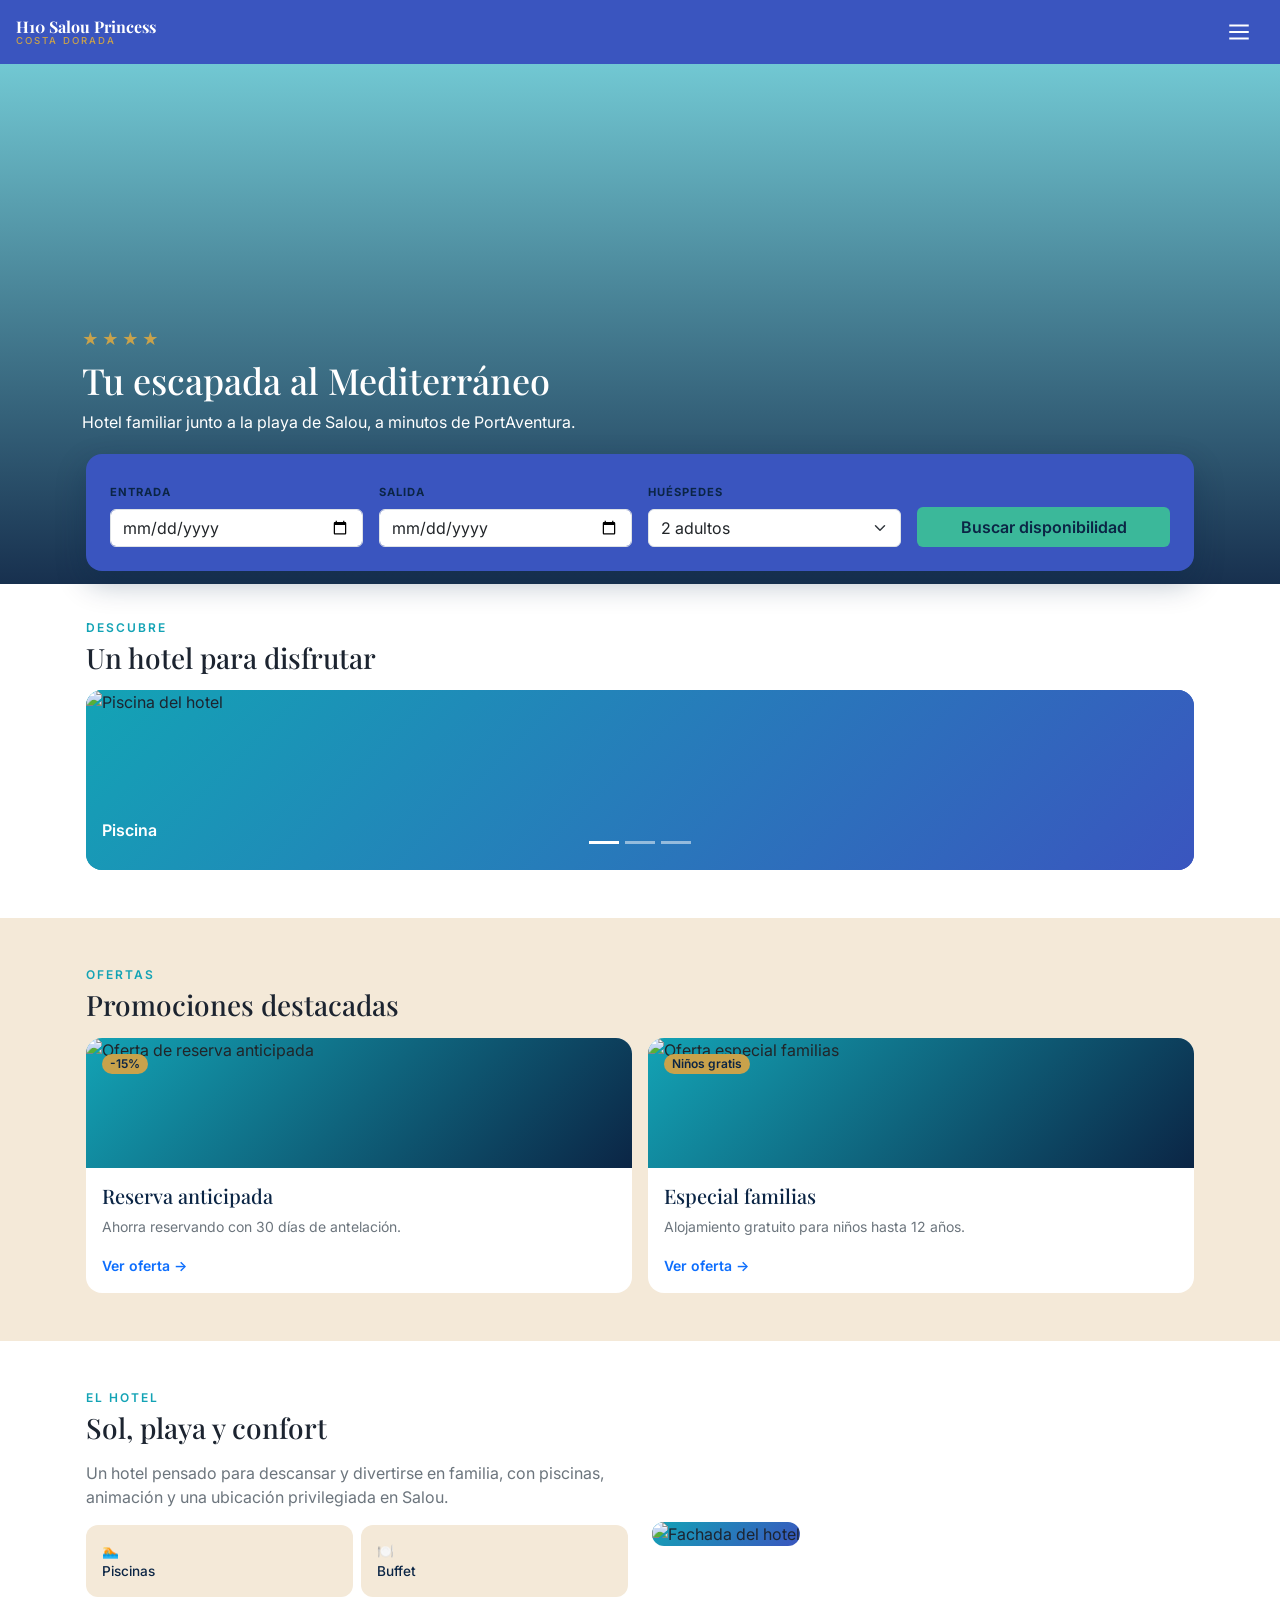
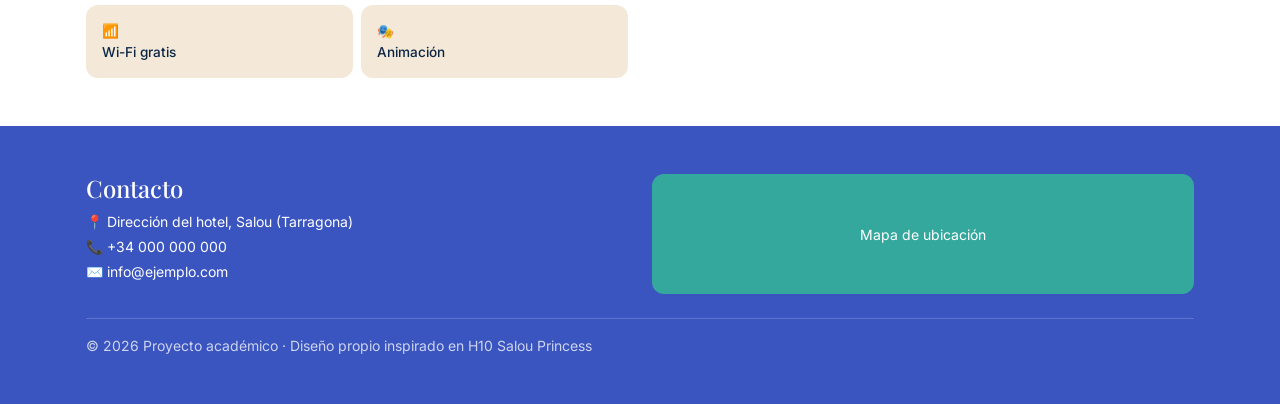
==== index.html @ 55c165d8 "Web H10 Salou Princess" ====
<!DOCTYPE html>
<html lang="es">
<head>
  <meta charset="UTF-8">
  <meta name="viewport" content="width=device-width, initial-scale=1">
  <title>H10 Salou Princess · Inicio</title>
  <link href="https://cdn.jsdelivr.net/npm/bootstrap@5.3.3/dist/css/bootstrap.min.css" rel="stylesheet">
  <link href="https://fonts.googleapis.com/css2?family=Playfair+Display:wght@500;700&family=Inter:wght@400;500;600&display=swap" rel="stylesheet">
  <link rel="stylesheet" href="style.css">
</head>
<body>

  <!-- Navbar con menú desplegable (Collapse de Bootstrap) -->
  <header class="position-relative">
    <nav class="navbar navbar-h10 px-3">
      <a class="logo" href="index.html">H10 Salou Princess<small>COSTA DORADA</small></a>
      <button class="navbar-toggler border-0 shadow-none" type="button" data-bs-toggle="collapse" data-bs-target="#menu" aria-controls="menu" aria-expanded="false" aria-label="Abrir menú">
        <svg width="26" height="26" viewBox="0 0 24 24" stroke="#fff" stroke-width="2" fill="none"><path d="M3 6h18M3 12h18M3 18h18"/></svg>
      </button>
    </nav>
    <div id="menu" class="collapse menu-panel rounded-1 p-3">
      <button class="btn-close btn-close-white float-end shadow-none" data-bs-toggle="collapse" data-bs-target="#menu" aria-label="Cerrar menú"></button>
      <ul class="list-unstyled mb-0 pt-2">
        <li class="py-1"><a href="#buscador">Reservar</a></li>
        <li class="py-1"><a href="rooms.html">Descubre</a></li>
        <li class="py-1"><a href="#ofertas">Ofertas</a></li>
        <li class="py-1"><a href="#hotel">El hotel</a></li>
        <li class="py-1"><a href="#contacto">Contacto</a></li>
      </ul>
    </div>
  </header>

  <main>
    <!-- Hero (la imagen de fondo se pone en style.css, regla .hero) -->
    <section class="hero d-flex flex-column justify-content-end px-3">
      <div class="container">
        <div class="stars">★★★★</div>
        <h1 class="my-2">Tu escapada al Mediterráneo</h1>
        <p class="mb-0">Hotel familiar junto a la playa de Salou, a minutos de PortAventura.</p>
      </div>
    </section>

    <!-- Buscador rápido: apilado en móvil, en fila desde lg -->
    <section id="buscador" class="container px-3">
      <form class="search-card p-3 p-lg-4" action="available-rooms.html">
        <div class="row g-2 g-lg-3 align-items-end">
          <div class="col-6 col-lg-3">
            <label for="entrada" class="form-label">Entrada</label>
            <input type="date" class="form-control" id="entrada" required>
          </div>
          <div class="col-6 col-lg-3">
            <label for="salida" class="form-label">Salida</label>
            <input type="date" class="form-control" id="salida" required>
          </div>
          <div class="col-12 col-lg-3">
            <label for="huespedes" class="form-label">Huéspedes</label>
            <select class="form-select" id="huespedes">
              <option>2 adultos</option>
              <option>2 adultos + 1 niño</option>
              <option>2 adultos + 2 niños</option>
            </select>
          </div>
          <div class="col-12 col-lg-3">
            <button type="submit" class="btn btn-h10 w-100 py-2">Buscar disponibilidad</button>
          </div>
        </div>
      </form>
    </section>

    <!-- Carrusel -->
    <section class="container px-3 py-5">
      <p class="eyebrow mb-1">Descubre</p>
      <h2 class="h3 mb-3">Un hotel para disfrutar</h2>
      <div id="galeria" class="carousel slide" data-bs-ride="carousel">
        <div class="carousel-indicators">
          <button type="button" data-bs-target="#galeria" data-bs-slide-to="0" class="active" aria-label="Piscina"></button>
          <button type="button" data-bs-target="#galeria" data-bs-slide-to="1" aria-label="Playa"></button>
          <button type="button" data-bs-target="#galeria" data-bs-slide-to="2" aria-label="Restaurante"></button>
        </div>
        <div class="carousel-inner">
          <div class="carousel-item active">
            <img src="https://media-cdn.tripadvisor.com/media/photo-s/0f/d5/90/31/piscina-con-cascada.jpg" class="slide d-block w-100 object-fit-cover" alt="Piscina del hotel">
            <div class="carousel-caption">Piscina</div>
          </div>
          <div class="carousel-item">
            <img src="https://www.litoral.es/guia-de-vacaciones/wp-content/uploads/2016/10/Cala-Crancs-en-salou.jpg" class="slide d-block w-100 object-fit-cover" alt="Playa de Salou">
            <div class="carousel-caption">Playa a 2 minutos</div>
          </div>
          <div class="carousel-item">
            <img src="https://pro-static.h10hotels.com/gallery/T3D3/01_HDBlancafortBuffetRestaurant1.jpg" class="slide d-block w-100 object-fit-cover" alt="Restaurante buffet">
            <div class="carousel-caption">Restaurante buffet</div>
          </div>
        </div>
      </div>
    </section>

    <!-- Ofertas: 1 columna en móvil, 2 desde md -->
    <section id="ofertas" class="offers py-5">
      <div class="container px-3">
        <p class="eyebrow mb-1">Ofertas</p>
        <h2 class="h3 mb-3">Promociones destacadas</h2>
        <div class="row g-3">
          <div class="col-12 col-md-6">
            <article class="card border-0 rounded-4 overflow-hidden h-100">
              <div class="position-relative">
                <img src="https://encrypted-tbn0.gstatic.com/images?q=tbn:ANd9GcRR8SukV5tMFvbRRSvUG5wQKi7Ca8TwBD0Sog5h_Z_p0q_1pN3L3ulm3tY&s=10" class="offer-img w-100 object-fit-cover d-block" alt="Oferta de reserva anticipada">
                <span class="badge tag-gold position-absolute top-0 start-0 m-3 rounded-pill">-15%</span>
              </div>
              <div class="card-body">
                <h3 class="h5" style="color:var(--h10-navy)">Reserva anticipada</h3>
                <p class="text-secondary small">Ahorra reservando con 30 días de antelación.</p>
                <a href="rooms.html" class="fw-semibold small text-decoration-none">Ver oferta →</a>
              </div>
            </article>
          </div>
          <div class="col-12 col-md-6">
            <article class="card border-0 rounded-4 overflow-hidden h-100">
              <div class="position-relative">
                <img src="https://encrypted-tbn0.gstatic.com/images?q=tbn:ANd9GcQ0oENhRzgUP66tD4V3JGZaThAediNPeFwBBnVpGc-RvBsVv9q5GGwHma79&s=10" class="offer-img w-100 object-fit-cover d-block" alt="Oferta especial familias">
                <span class="badge tag-gold position-absolute top-0 start-0 m-3 rounded-pill">Niños gratis</span>
              </div>
              <div class="card-body">
                <h3 class="h5" style="color:var(--h10-navy)">Especial familias</h3>
                <p class="text-secondary small">Alojamiento gratuito para niños hasta 12 años.</p>
                <a href="rooms.html" class="fw-semibold small text-decoration-none">Ver oferta →</a>
              </div>
            </article>
          </div>
        </div>
      </div>
    </section>

    <!-- El hotel: imagen y texto lado a lado desde md -->
    <section id="hotel" class="container px-3 py-5">
      <div class="row g-4 align-items-center">
        <div class="col-12 col-md-6">
          <p class="eyebrow mb-1">El hotel</p>
          <h2 class="h3 mb-3">Sol, playa y confort</h2>
          <img src="https://pro-static.h10hotels.com/gallery/T4D3/01_HSAHotelPool1.jpg" class="photo d-block d-md-none mb-3 w-100 object-fit-cover" alt="Fachada del hotel">
          <p class="text-secondary">Un hotel pensado para descansar y divertirse en familia, con piscinas, animación y una ubicación privilegiada en Salou.</p>
          <div class="row g-2">
            <div class="col-6"><div class="service p-3">🏊<br>Piscinas</div></div>
            <div class="col-6"><div class="service p-3">🍽️<br>Buffet</div></div>
            <div class="col-6"><div class="service p-3">📶<br>Wi-Fi gratis</div></div>
            <div class="col-6"><div class="service p-3">🎭<br>Animación</div></div>
          </div>
        </div>
        <div class="col-md-6 d-none d-md-block">
          <img src="https://pro-static.h10hotels.com/gallery/T4D3/01_HSAHotelPool1.jpgw" class="photo w-100 object-fit-cover" style="height:340px" alt="Fachada del hotel">
        </div>
      </div>
    </section>
  </main>

  <!-- Contacto + Footer -->
  <footer id="contacto" class="footer-h10 py-5">
    <div class="container px-3">
      <div class="row g-4">
        <div class="col-12 col-md-6">
          <h2 class="h4 text-white">Contacto</h2>
          <p class="mb-1 small">📍 Dirección del hotel, Salou (Tarragona)</p>
          <p class="mb-1 small">📞 +34 000 000 000</p>
          <p class="mb-0 small">✉️ info@ejemplo.com</p>
        </div>
        <div class="col-12 col-md-6">
          <div class="map d-flex align-items-center justify-content-center small">Mapa de ubicación</div>
        </div>
      </div>
      <p class="border-top border-light border-opacity-25 mt-4 pt-3 mb-0 small opacity-75">© 2026 Proyecto académico · Diseño propio inspirado en H10 Salou Princess</p>
    </div>
  </footer>

  <script src="https://cdn.jsdelivr.net/npm/bootstrap@5.3.3/dist/js/bootstrap.bundle.min.js"></script>
</body>
</html>
---- style.css ----
/* ===== Tokens (colores aproximados del Figma, ajusta con tus HEX) ===== */
:root {
  --h10-blue: #3A55BF;   /* navbar, buscador, footer */
  --h10-green: #3BB89A;  /* botón principal */
  --h10-gold: #C9A24B;   /* estrellas, etiquetas */
  --h10-navy: #0B2545;   /* títulos */
  --h10-sand: #F4E9D8;   /* fondo ofertas */
  --h10-menu: #135F70;   /* panel del menú */
  --font-title: 'Playfair Display', Georgia, serif;
  --font-body: 'Inter', Arial, sans-serif;
}

body { font-family: var(--font-body); color: #1C2430; }
h1, h2, h3, .logo { font-family: var(--font-title); }
h2 { color: var(--h10-navy); }
.eyebrow { font-size: .75rem; letter-spacing: 2px; text-transform: uppercase; font-weight: 600; color: #13A3B5; }

/* Navbar */
.navbar-h10 { background: var(--h10-blue); height: 64px; }
.logo { font-weight: 700; line-height: 1.1; color: #fff; text-decoration: none; }
.logo small { display: block; font: 500 .6rem var(--font-body); letter-spacing: 2px; color: var(--h10-gold); }
.menu-panel { position: absolute; top: 12px; right: 12px; z-index: 1030; width: 190px; background: var(--h10-menu); }
.menu-panel a { color: #fff; text-decoration: none; }

/* Hero */
.hero { min-height: 520px; padding-bottom: 150px; color: #fff;
  background: linear-gradient(180deg, rgba(19,163,181,.6), rgba(11,37,69,.95)); } /* sustituir por foto */
.hero .stars { color: var(--h10-gold); letter-spacing: 3px; }
.hero h1 { font-size: 2.25rem; }

/* Buscador flotante sobre el hero */
.search-card { margin-top: -130px; position: relative; background: var(--h10-blue); border-radius: 16px; box-shadow: 0 12px 30px rgba(11,37,69,.3); }
.search-card label { font-size: .7rem; letter-spacing: 1px; text-transform: uppercase; font-weight: 700; color: var(--h10-navy); }
.btn-h10 { background: var(--h10-green); color: var(--h10-navy); font-weight: 600; border: 0; }
.btn-h10:hover { background: #31a085; color: var(--h10-navy); }

/* Carrusel */
.slide { height: 180px; border-radius: 16px; background: linear-gradient(135deg, #13A3B5, #3A55BF); }
.carousel-caption { left: 1rem; right: auto; bottom: .5rem; text-align: left; font-weight: 600; }

/* Ofertas */
.offers { background: var(--h10-sand); }
.offer-img { height: 130px; background: linear-gradient(135deg, #13A3B5, var(--h10-navy)); }
.tag-gold { background: var(--h10-gold); color: var(--h10-navy); font-weight: 600; }

/* El hotel */
.photo { height: 200px; border-radius: 16px; background: linear-gradient(135deg, #13A3B5, var(--h10-blue)); }
.service { background: var(--h10-sand); border-radius: 12px; font-size: .85rem; font-weight: 500; color: var(--h10-navy); }

/* Footer */
.footer-h10 { background: var(--h10-blue); color: #fff; }
.map { height: 120px; border-radius: 12px; background: #35A89E; }
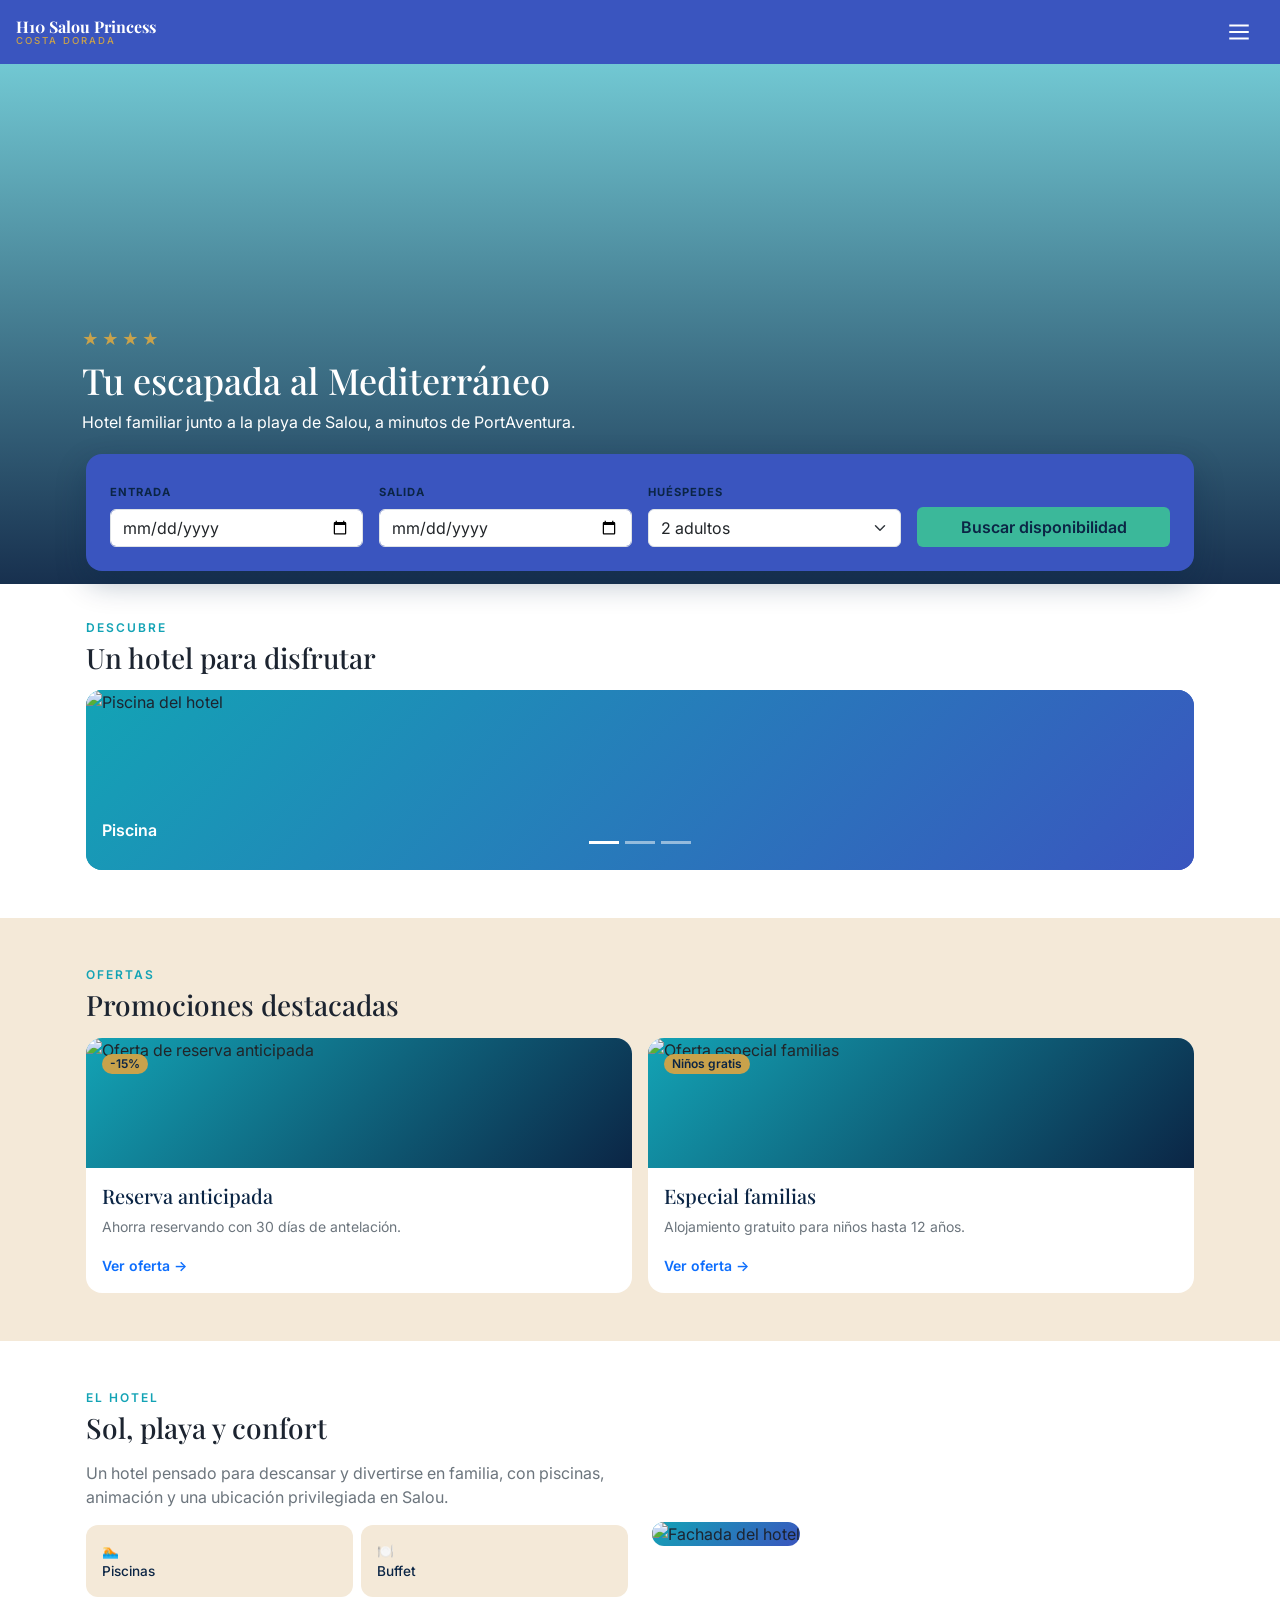
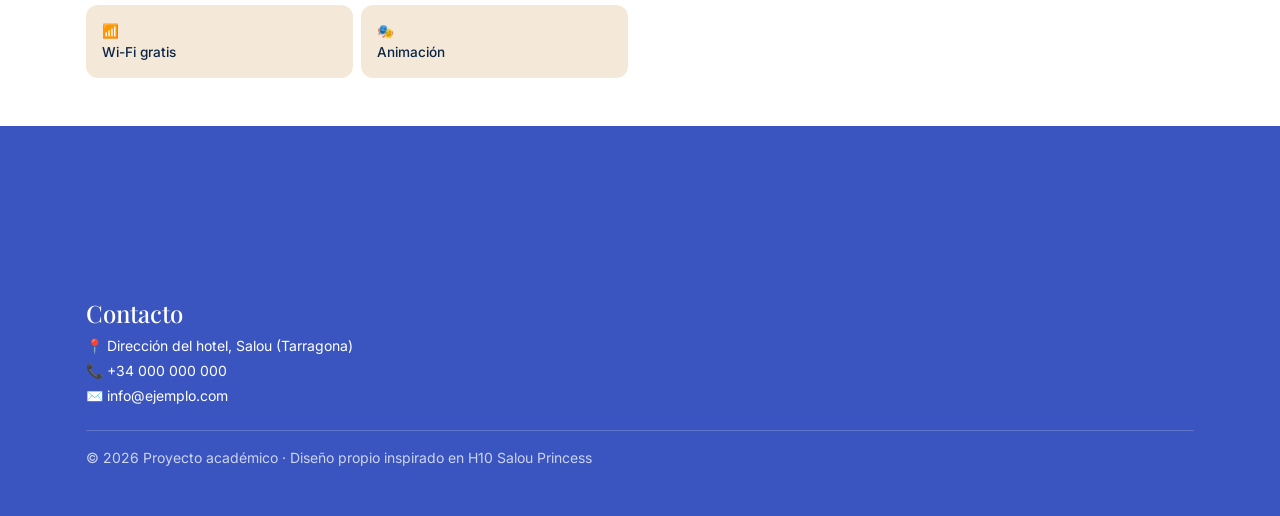
==== commit 677b7cda: "Web H10 Salou Princess" ====
--- a/index.html
+++ b/index.html
@@ -46,15 +46,15 @@
         <div class="row g-2 g-lg-3 align-items-end">
           <div class="col-6 col-lg-3">
             <label for="entrada" class="form-label">Entrada</label>
-            <input type="date" class="form-control" id="entrada" required>
+            <input type="date" class="form-control" id="entrada" name="entrada" required>
           </div>
           <div class="col-6 col-lg-3">
             <label for="salida" class="form-label">Salida</label>
-            <input type="date" class="form-control" id="salida" required>
+            <input type="date" class="form-control" id="salida" name="salida" required>
           </div>
           <div class="col-12 col-lg-3">
             <label for="huespedes" class="form-label">Huéspedes</label>
-            <select class="form-select" id="huespedes">
+            <select class="form-select" id="huespedes" name="huespedes">
               <option>2 adultos</option>
               <option>2 adultos + 1 niño</option>
               <option>2 adultos + 2 niños</option>
@@ -146,7 +146,7 @@
           </div>
         </div>
         <div class="col-md-6 d-none d-md-block">
-          <img src="https://pro-static.h10hotels.com/gallery/T4D3/01_HSAHotelPool1.jpgw" class="photo w-100 object-fit-cover" style="height:340px" alt="Fachada del hotel">
+          <img src="https://pro-static.h10hotels.com/gallery/T4D3/01_HSAHotelPool1.jpg" class="photo w-100 object-fit-cover" style="height:340px" alt="Fachada del hotel">
         </div>
       </div>
     </section>
@@ -155,7 +155,7 @@
   <!-- Contacto + Footer -->
   <footer id="contacto" class="footer-h10 py-5">
     <div class="container px-3">
-      <div class="row g-4">
+      <div class="row g-4 align-items-end">
         <div class="col-12 col-md-6">
           <h2 class="h4 text-white">Contacto</h2>
           <p class="mb-1 small">📍 Dirección del hotel, Salou (Tarragona)</p>
@@ -163,7 +163,17 @@
           <p class="mb-0 small">✉️ info@ejemplo.com</p>
         </div>
         <div class="col-12 col-md-6">
-          <div class="map d-flex align-items-center justify-content-center small">Mapa de ubicación</div>
+          <!-- Mapa de Google Maps (iframe; ratio de Bootstrap para que sea responsive) -->
+          <div class="ratio ratio-21x9 rounded-3 overflow-hidden">
+            <iframe
+              src="https://www.google.com/maps?q=H10+Salou+Princess,+Salou&output=embed"
+              title="Ubicación de H10 Salou Princess en Google Maps"
+              loading="lazy"
+              allowfullscreen
+              referrerpolicy="no-referrer-when-downgrade"
+              style="border:0">
+            </iframe>
+          </div>
         </div>
       </div>
       <p class="border-top border-light border-opacity-25 mt-4 pt-3 mb-0 small opacity-75">© 2026 Proyecto académico · Diseño propio inspirado en H10 Salou Princess</p>
--- a/style.css
+++ b/style.css
@@ -1,52 +1,180 @@
 /* ===== Tokens (colores aproximados del Figma, ajusta con tus HEX) ===== */
 :root {
-  --h10-blue: #3A55BF;   /* navbar, buscador, footer */
-  --h10-green: #3BB89A;  /* botón principal */
-  --h10-gold: #C9A24B;   /* estrellas, etiquetas */
-  --h10-navy: #0B2545;   /* títulos */
-  --h10-sand: #F4E9D8;   /* fondo ofertas */
-  --h10-menu: #135F70;   /* panel del menú */
+  --h10-blue: #3A55BF;
+  /* navbar, buscador, footer */
+  --h10-green: #3BB89A;
+  /* botón principal */
+  --h10-gold: #C9A24B;
+  /* estrellas, etiquetas */
+  --h10-navy: #0B2545;
+  /* títulos */
+  --h10-sand: #F4E9D8;
+  /* fondo ofertas */
+  --h10-menu: #135F70;
+  /* panel del menú */
   --font-title: 'Playfair Display', Georgia, serif;
   --font-body: 'Inter', Arial, sans-serif;
 }
 
-body { font-family: var(--font-body); color: #1C2430; }
-h1, h2, h3, .logo { font-family: var(--font-title); }
-h2 { color: var(--h10-navy); }
-.eyebrow { font-size: .75rem; letter-spacing: 2px; text-transform: uppercase; font-weight: 600; color: #13A3B5; }
+body {
+  font-family: var(--font-body);
+  color: #1C2430;
+}
+
+h1,
+h2,
+h3,
+.logo {
+  font-family: var(--font-title);
+}
+
+h2 {
+  color: var(--h10-navy);
+}
+
+.eyebrow {
+  font-size: .75rem;
+  letter-spacing: 2px;
+  text-transform: uppercase;
+  font-weight: 600;
+  color: #13A3B5;
+}
 
 /* Navbar */
-.navbar-h10 { background: var(--h10-blue); height: 64px; }
-.logo { font-weight: 700; line-height: 1.1; color: #fff; text-decoration: none; }
-.logo small { display: block; font: 500 .6rem var(--font-body); letter-spacing: 2px; color: var(--h10-gold); }
-.menu-panel { position: absolute; top: 12px; right: 12px; z-index: 1030; width: 190px; background: var(--h10-menu); }
-.menu-panel a { color: #fff; text-decoration: none; }
+.navbar-h10 {
+  background: var(--h10-blue);
+  height: 64px;
+}
+
+.logo {
+  font-weight: 700;
+  line-height: 1.1;
+  color: #fff;
+  text-decoration: none;
+}
+
+.logo small {
+  display: block;
+  font: 500 .6rem var(--font-body);
+  letter-spacing: 2px;
+  color: var(--h10-gold);
+}
+
+.menu-panel {
+  position: absolute;
+  top: 12px;
+  right: 12px;
+  z-index: 1030;
+  width: 190px;
+  background: var(--h10-menu);
+}
+
+.menu-panel a {
+  color: #fff;
+  text-decoration: none;
+}
 
 /* Hero */
-.hero { min-height: 520px; padding-bottom: 150px; color: #fff;
-  background: linear-gradient(180deg, rgba(19,163,181,.6), rgba(11,37,69,.95)); } /* sustituir por foto */
-.hero .stars { color: var(--h10-gold); letter-spacing: 3px; }
-.hero h1 { font-size: 2.25rem; }
+.hero {
+  min-height: 520px;
+  padding-bottom: 150px;
+  color: #fff;
+  background: linear-gradient(180deg, rgba(19, 163, 181, .6), rgba(11, 37, 69, .95));
+}
+
+/* sustituir por foto */
+.hero .stars {
+  color: var(--h10-gold);
+  letter-spacing: 3px;
+}
+
+.hero h1 {
+  font-size: 2.25rem;
+}
 
 /* Buscador flotante sobre el hero */
-.search-card { margin-top: -130px; position: relative; background: var(--h10-blue); border-radius: 16px; box-shadow: 0 12px 30px rgba(11,37,69,.3); }
-.search-card label { font-size: .7rem; letter-spacing: 1px; text-transform: uppercase; font-weight: 700; color: var(--h10-navy); }
-.btn-h10 { background: var(--h10-green); color: var(--h10-navy); font-weight: 600; border: 0; }
-.btn-h10:hover { background: #31a085; color: var(--h10-navy); }
+.search-card {
+  margin-top: -130px;
+  position: relative;
+  background: var(--h10-blue);
+  border-radius: 16px;
+  box-shadow: 0 12px 30px rgba(11, 37, 69, .3);
+}
+
+.search-card label {
+  font-size: .7rem;
+  letter-spacing: 1px;
+  text-transform: uppercase;
+  font-weight: 700;
+  color: var(--h10-navy);
+}
+
+.btn-h10 {
+  background: var(--h10-green);
+  color: var(--h10-navy);
+  font-weight: 600;
+  border: 0;
+}
+
+.btn-h10:hover {
+  background: #31a085;
+  color: var(--h10-navy);
+}
 
 /* Carrusel */
-.slide { height: 180px; border-radius: 16px; background: linear-gradient(135deg, #13A3B5, #3A55BF); }
-.carousel-caption { left: 1rem; right: auto; bottom: .5rem; text-align: left; font-weight: 600; }
+.slide {
+  height: 180px;
+  border-radius: 16px;
+  background: linear-gradient(135deg, #13A3B5, #3A55BF);
+}
+
+.carousel-caption {
+  left: 1rem;
+  right: auto;
+  bottom: .5rem;
+  text-align: left;
+  font-weight: 600;
+}
 
 /* Ofertas */
-.offers { background: var(--h10-sand); }
-.offer-img { height: 130px; background: linear-gradient(135deg, #13A3B5, var(--h10-navy)); }
-.tag-gold { background: var(--h10-gold); color: var(--h10-navy); font-weight: 600; }
+.offers {
+  background: var(--h10-sand);
+}
+
+.offer-img {
+  height: 130px;
+  background: linear-gradient(135deg, #13A3B5, var(--h10-navy));
+}
+
+.tag-gold {
+  background: var(--h10-gold);
+  color: var(--h10-navy);
+  font-weight: 600;
+}
 
 /* El hotel */
-.photo { height: 200px; border-radius: 16px; background: linear-gradient(135deg, #13A3B5, var(--h10-blue)); }
-.service { background: var(--h10-sand); border-radius: 12px; font-size: .85rem; font-weight: 500; color: var(--h10-navy); }
+.photo {
+  height: 200px;
+  border-radius: 16px;
+  background: linear-gradient(135deg, #13A3B5, var(--h10-blue));
+}
+
+.service {
+  background: var(--h10-sand);
+  border-radius: 12px;
+  font-size: .85rem;
+  font-weight: 500;
+  color: var(--h10-navy);
+}
 
 /* Footer */
-.footer-h10 { background: var(--h10-blue); color: #fff; }
-.map { height: 120px; border-radius: 12px; background: #35A89E; }+.footer-h10 {
+  background: var(--h10-blue);
+  color: #fff;
+}
+
+.map {
+  height: 120px;
+  border-radius: 12px;
+  background: #35A89E;
+}
